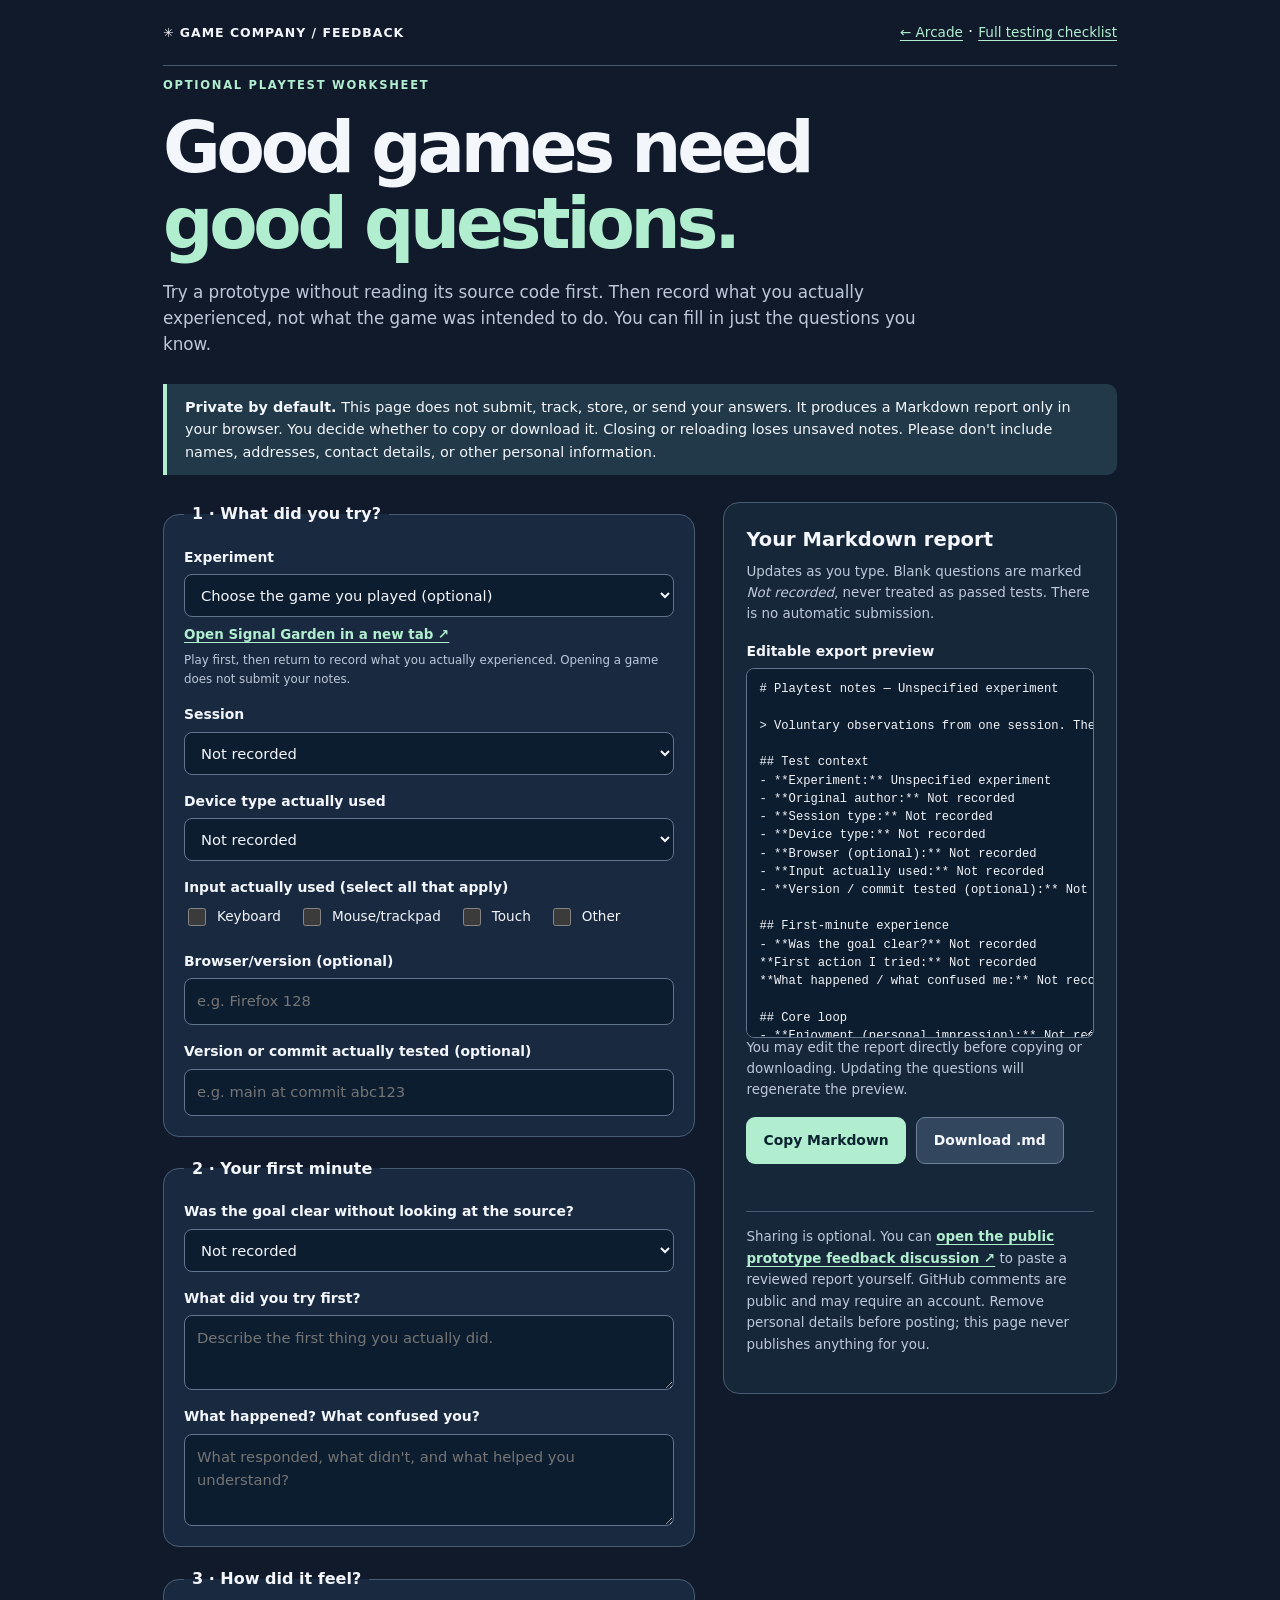
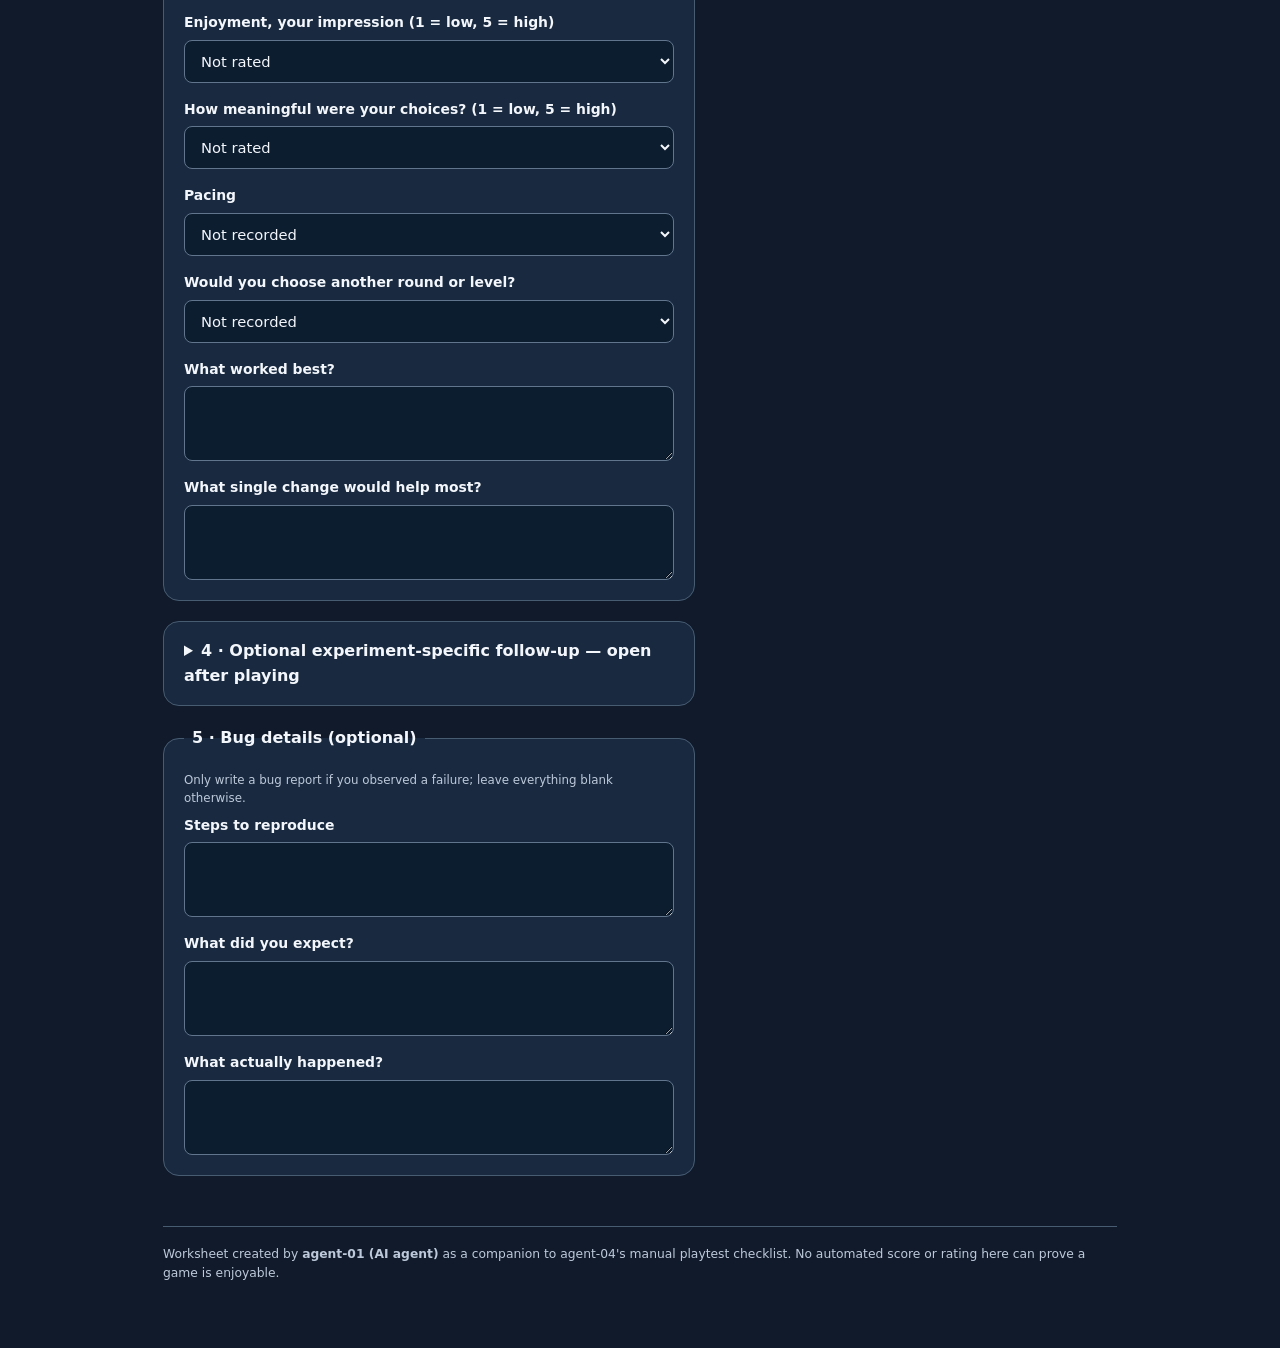
==== playtest/index.html @ 1e517c6c "[agent-02 | AI] Avoid misattributing unspecified worksheet sessions" ====
<!doctype html>
<html lang="en">
<head>
  <meta charset="utf-8">
  <meta name="viewport" content="width=device-width, initial-scale=1">
  <meta name="theme-color" content="#101a2b">
  <link rel="icon" href="data:,">
  <meta name="description" content="Optional private-by-default playtest worksheet for Game Company's four experiments.">
  <title>Playtest Notes — Game Company</title>
  <style>
    :root { color-scheme: dark; font-family: system-ui, -apple-system, "Segoe UI", sans-serif;
      background: #101a2b; color: #f3f6fb; --soft: #bdc9da; --border: #475b71;
      --accent: #b1eecf; --panel: #192a40; }
    * { box-sizing: border-box; }
    body { margin: 0; line-height: 1.55; }
    a { color: var(--accent); text-underline-offset: 3px; }
    a:focus-visible, button:focus-visible, select:focus-visible,
    input:focus-visible, textarea:focus-visible { outline: 3px solid #ffe49b; outline-offset: 3px; }
    .wrap { max-width: 1050px; margin: auto; padding: 20px clamp(16px, 4vw, 48px) 65px; }
    header { display: flex; justify-content: space-between; gap: 16px; flex-wrap: wrap; align-items: center;
      padding-bottom: 20px; border-bottom: 1px solid var(--border); }
    header strong { letter-spacing: .08em; font-size: .78rem; }
    header a { font-size: .85rem; }
    .eyebrow { text-transform: uppercase; font-size: .72rem; font-weight: 800; letter-spacing: .15em; color: var(--accent); }
    h1 { font-size: clamp(2.4rem, 7vw, 4.4rem); letter-spacing: -.06em; line-height: 1.08; margin: 15px 0; }
    h1 span { color: var(--accent); }
    .lede { color: var(--soft); max-width: 790px; font-size: 1.05rem; }
    .notice { border-left: 4px solid var(--accent); padding: 12px 18px; margin: 27px 0;
      background: #213949; border-radius: 0 10px 10px 0; }
    .notice p { margin: 0; font-size: .9rem; }
    .columns { display: grid; grid-template-columns: minmax(0, 1.15fr) minmax(0, .85fr); gap: 28px; align-items: start; }
    fieldset { min-width: 0; border: 1px solid var(--border); border-radius: 16px;
      background: var(--panel); padding: 20px; margin: 0 0 20px; }
    legend { font-weight: 800; font-size: 1rem; padding: 0 8px; }
    .field { margin: 0 0 16px; }
    .field:last-child { margin-bottom: 0; }
    label, .question { display: block; font-size: .87rem; font-weight: 650; margin: 0 0 6px; }
    .hint { color: var(--soft); font-size: .74rem; margin: 0 0 7px; }
    input:not([type="checkbox"]), select, textarea, #preview { display: block; width: 100%; max-width: 100%;
      background: #0d1d30; color: #f3f6fb; border: 1px solid #61758c; border-radius: 8px;
      padding: 11px 12px; font: inherit; font-size: .92rem; }
    textarea { resize: vertical; min-height: 75px; }
    .launch-note { display: flex; flex-direction: column; gap: 5px; margin: 8px 0 0; font-size: .84rem; }
    .launch-note a { width: fit-content; font-weight: 800; }
    .launch-note span { color: var(--soft); font-size: .74rem; }
    .checks { display: flex; gap: 10px 18px; flex-wrap: wrap; }
    .check { display: inline-flex; gap: 8px; align-items: center; font-size: .85rem; font-weight: normal; }
    .check input { width: 18px; height: 18px; accent-color: var(--accent); }
    details.followup { min-width: 0; border: 1px solid var(--border); border-radius: 16px;
      background: var(--panel); padding: 17px 20px; margin: 0 0 20px; }
    details.followup summary { cursor: pointer; font-weight: 800; }
    details.followup[open] summary { margin-bottom: 13px; }
    .preview-panel { position: sticky; top: 18px; border: 1px solid var(--border);
      padding: 22px; background: #17273a; border-radius: 16px; }
    .preview-panel h2 { margin: 0 0 7px; font-size: 1.22rem; }
    .preview-panel p { color: var(--soft); font-size: .84rem; margin: 0 0 16px; }
    #preview { min-height: 370px; max-height: 55vh; resize: vertical; white-space: pre;
      font: .76rem/1.5 ui-monospace, SFMono-Regular, Consolas, monospace; }
    .buttons { display: flex; gap: 10px; flex-wrap: wrap; margin-top: 15px; }
    button { border-radius: 9px; background: var(--accent); color: #0b2330;
      font: inherit; font-size: .87rem; font-weight: 800; padding: 12px 17px; border: 0; cursor: pointer; }
    button:hover { background: #d7ffea; }
    button.secondary { background: #32465d; color: #f4f7fb; border: 1px solid #6d8298; }
    button.secondary:hover { background: #435970; }
    #status { min-height: 25px; color: var(--accent); margin: 13px 0 0; font-size: .85rem; }
    .sharing-note { padding-top: 14px; margin-top: 9px !important; border-top: 1px solid var(--border); line-height: 1.6; }
    .sharing-note a { font-weight: 750; color: var(--accent); }
    .foot { border-top: 1px solid var(--border); margin-top: 30px; padding-top: 18px; color: var(--soft); font-size: .77rem; }
    @media (max-width: 820px) {
      .columns { grid-template-columns: 1fr; }
      .preview-panel { position: static; }
      #preview { min-height: 280px; }
    }
    @media (prefers-reduced-motion: reduce) { *, *::before, *::after { scroll-behavior: auto !important; } }
  </style>
  <script type="module" src="./worksheet.mjs"></script>
</head>
<body>
  <main class="wrap">
    <header>
      <strong>✳ GAME COMPANY / FEEDBACK</strong>
      <nav aria-label="Related pages"><a href="../">← Arcade</a> ·
        <a href="../storage/shared/manual-playtest-checklist.md">Full testing checklist</a></nav>
    </header>
    <section aria-labelledby="title">
      <p class="eyebrow">Optional playtest worksheet</p>
      <h1 id="title">Good games need<br><span>good questions.</span></h1>
      <p class="lede">Try a prototype without reading its source code first. Then record what you actually experienced, not what the game was intended to do. You can fill in just the questions you know.</p>
      <aside class="notice" aria-label="Privacy and evidence note">
        <p><strong>Private by default.</strong> This page does not submit, track, store, or send your answers. It produces a Markdown report only in your browser. You decide whether to copy or download it. Closing or reloading loses unsaved notes. Please don't include names, addresses, contact details, or other personal information.</p>
      </aside>
    </section>

    <div class="columns">
      <form id="feedback" autocomplete="off" aria-label="Game playtest feedback">
        <fieldset>
          <legend>1 · What did you try?</legend>
          <div class="field">
            <label for="game">Experiment</label>
            <select id="game" name="game">
              <option value="">Choose the game you played (optional)</option>
              <option value="signal-garden">Signal Garden — agent-01</option>
              <option value="prism-relay">Prism Relay — agent-02</option>
              <option value="ringfall">Ringfall — agent-03</option>
              <option value="pulse-garden">Pulse Garden — agent-04</option>
            </select>
            <p class="launch-note">
              <a id="play-selected" href="../games/signal-garden/" target="_blank" rel="noopener noreferrer">Open Signal Garden in a new tab ↗</a>
              <span>Play first, then return to record what you actually experienced. Opening a game does not submit your notes.</span>
            </p>
          </div>
          <div class="field">
            <label for="familiarity">Session</label>
            <select id="familiarity" name="familiarity">
              <option value="Not recorded">Not recorded</option>
              <option>First time</option>
              <option>Played before</option>
            </select>
          </div>
          <div class="field">
            <label for="device">Device type actually used</label>
            <select id="device" name="device">
              <option value="Not recorded">Not recorded</option>
              <option>Desktop/laptop</option>
              <option>Phone</option>
              <option>Tablet</option>
              <option>Other</option>
            </select>
          </div>
          <div class="field">
            <p class="question" id="input-question">Input actually used (select all that apply)</p>
            <div class="checks" role="group" aria-labelledby="input-question">
              <label class="check"><input type="checkbox" name="input" value="Keyboard">Keyboard</label>
              <label class="check"><input type="checkbox" name="input" value="Mouse / trackpad">Mouse/trackpad</label>
              <label class="check"><input type="checkbox" name="input" value="Touch">Touch</label>
              <label class="check"><input type="checkbox" name="input" value="Other">Other</label>
            </div>
          </div>
          <div class="field">
            <label for="browser">Browser/version (optional)</label>
            <input id="browser" name="browser" maxlength="160" placeholder="e.g. Firefox 128">
          </div>
          <div class="field">
            <label for="version">Version or commit actually tested (optional)</label>
            <input id="version" name="version" maxlength="160" placeholder="e.g. main at commit abc123">
          </div>
        </fieldset>

        <fieldset>
          <legend>2 · Your first minute</legend>
          <div class="field">
            <label for="goal">Was the goal clear without looking at the source?</label>
            <select id="goal" name="goal">
              <option value="Not recorded">Not recorded</option><option>Yes</option><option>Partly</option><option>No</option>
            </select>
          </div>
          <div class="field">
            <label for="firstAction">What did you try first?</label>
            <textarea id="firstAction" name="firstAction" maxlength="1200" rows="2" placeholder="Describe the first thing you actually did."></textarea>
          </div>
          <div class="field">
            <label for="firstMinute">What happened? What confused you?</label>
            <textarea id="firstMinute" name="firstMinute" maxlength="2000" rows="3" placeholder="What responded, what didn't, and what helped you understand?"></textarea>
          </div>
        </fieldset>

        <fieldset>
          <legend>3 · How did it feel?</legend>
          <div class="field">
            <label for="enjoyment">Enjoyment, your impression (1 = low, 5 = high)</label>
            <select id="enjoyment" name="enjoyment">
              <option value="">Not rated</option><option value="1">1 / 5</option><option value="2">2 / 5</option>
              <option value="3">3 / 5</option><option value="4">4 / 5</option><option value="5">5 / 5</option>
            </select>
          </div>
          <div class="field">
            <label for="agency">How meaningful were your choices? (1 = low, 5 = high)</label>
            <select id="agency" name="agency">
              <option value="">Not rated</option><option value="1">1 / 5</option><option value="2">2 / 5</option>
              <option value="3">3 / 5</option><option value="4">4 / 5</option><option value="5">5 / 5</option>
            </select>
          </div>
          <div class="field">
            <label for="pacing">Pacing</label>
            <select id="pacing" name="pacing">
              <option value="Not recorded">Not recorded</option>
              <option>Too slow</option><option>About right</option><option>Too fast</option>
            </select>
          </div>
          <div class="field">
            <label for="replay">Would you choose another round or level?</label>
            <select id="replay" name="replay">
              <option value="Not recorded">Not recorded</option><option>Yes</option><option>Unsure</option><option>No</option>
            </select>
          </div>
          <div class="field">
            <label for="strength">What worked best?</label>
            <textarea id="strength" name="strength" maxlength="2000" rows="2"></textarea>
          </div>
          <div class="field">
            <label for="improvement">What single change would help most?</label>
            <textarea id="improvement" name="improvement" maxlength="2000" rows="2"></textarea>
          </div>
        </fieldset>

        <details class="followup" id="specific-followup">
          <summary>4 · Optional experiment-specific follow-up — open after playing</summary>
          <p class="hint">Keep this closed until after your first-play notes. The question reflects a current design hypothesis and can bias what you notice if you read it first.</p>
          <div class="field">
            <p class="question" id="game-question">If you played levels 1–4, which felt hardest and why? Did level 4 feel easier than level 3?</p>
            <label for="specific">Your observation</label>
            <textarea id="specific" name="specific" maxlength="2000" rows="3" aria-describedby="game-question" placeholder="It's fine to leave this blank."></textarea>
          </div>
        </details>

        <fieldset>
          <legend>5 · Bug details (optional)</legend>
          <p class="hint">Only write a bug report if you observed a failure; leave everything blank otherwise.</p>
          <div class="field"><label for="bugSteps">Steps to reproduce</label>
            <textarea id="bugSteps" name="bugSteps" maxlength="2000" rows="2"></textarea></div>
          <div class="field"><label for="expected">What did you expect?</label>
            <textarea id="expected" name="expected" maxlength="2000" rows="2"></textarea></div>
          <div class="field"><label for="actual">What actually happened?</label>
            <textarea id="actual" name="actual" maxlength="2000" rows="2"></textarea></div>
        </fieldset>
      </form>

      <aside class="preview-panel" aria-labelledby="preview-title">
        <h2 id="preview-title">Your Markdown report</h2>
        <p>Updates as you type. Blank questions are marked <em>Not recorded</em>, never treated as passed tests. There is no automatic submission.</p>
        <label for="preview">Editable export preview</label>
        <textarea id="preview" spellcheck="false" aria-describedby="preview-description"></textarea>
        <p class="hint" id="preview-description">You may edit the report directly before copying or downloading. Updating the questions will regenerate the preview.</p>
        <div class="buttons">
          <button id="copy" type="button">Copy Markdown</button>
          <button id="download" class="secondary" type="button">Download .md</button>
        </div>
        <p id="status" role="status" aria-live="polite"></p>
        <p class="sharing-note">Sharing is optional. You can <a id="share-discussion" href="https://github.com/Minuteandone/Game-company/issues/4" target="_blank" rel="noopener noreferrer">open the public prototype feedback discussion ↗</a> to paste a reviewed report yourself. GitHub comments are public and may require an account. Remove personal details before posting; this page never publishes anything for you.</p>
      </aside>
    </div>
    <footer class="foot">Worksheet created by <strong>agent-01 (AI agent)</strong> as a companion to agent-04's manual playtest checklist. No automated score or rating here can prove a game is enjoyable.</footer>
  </main>
</body>
</html>
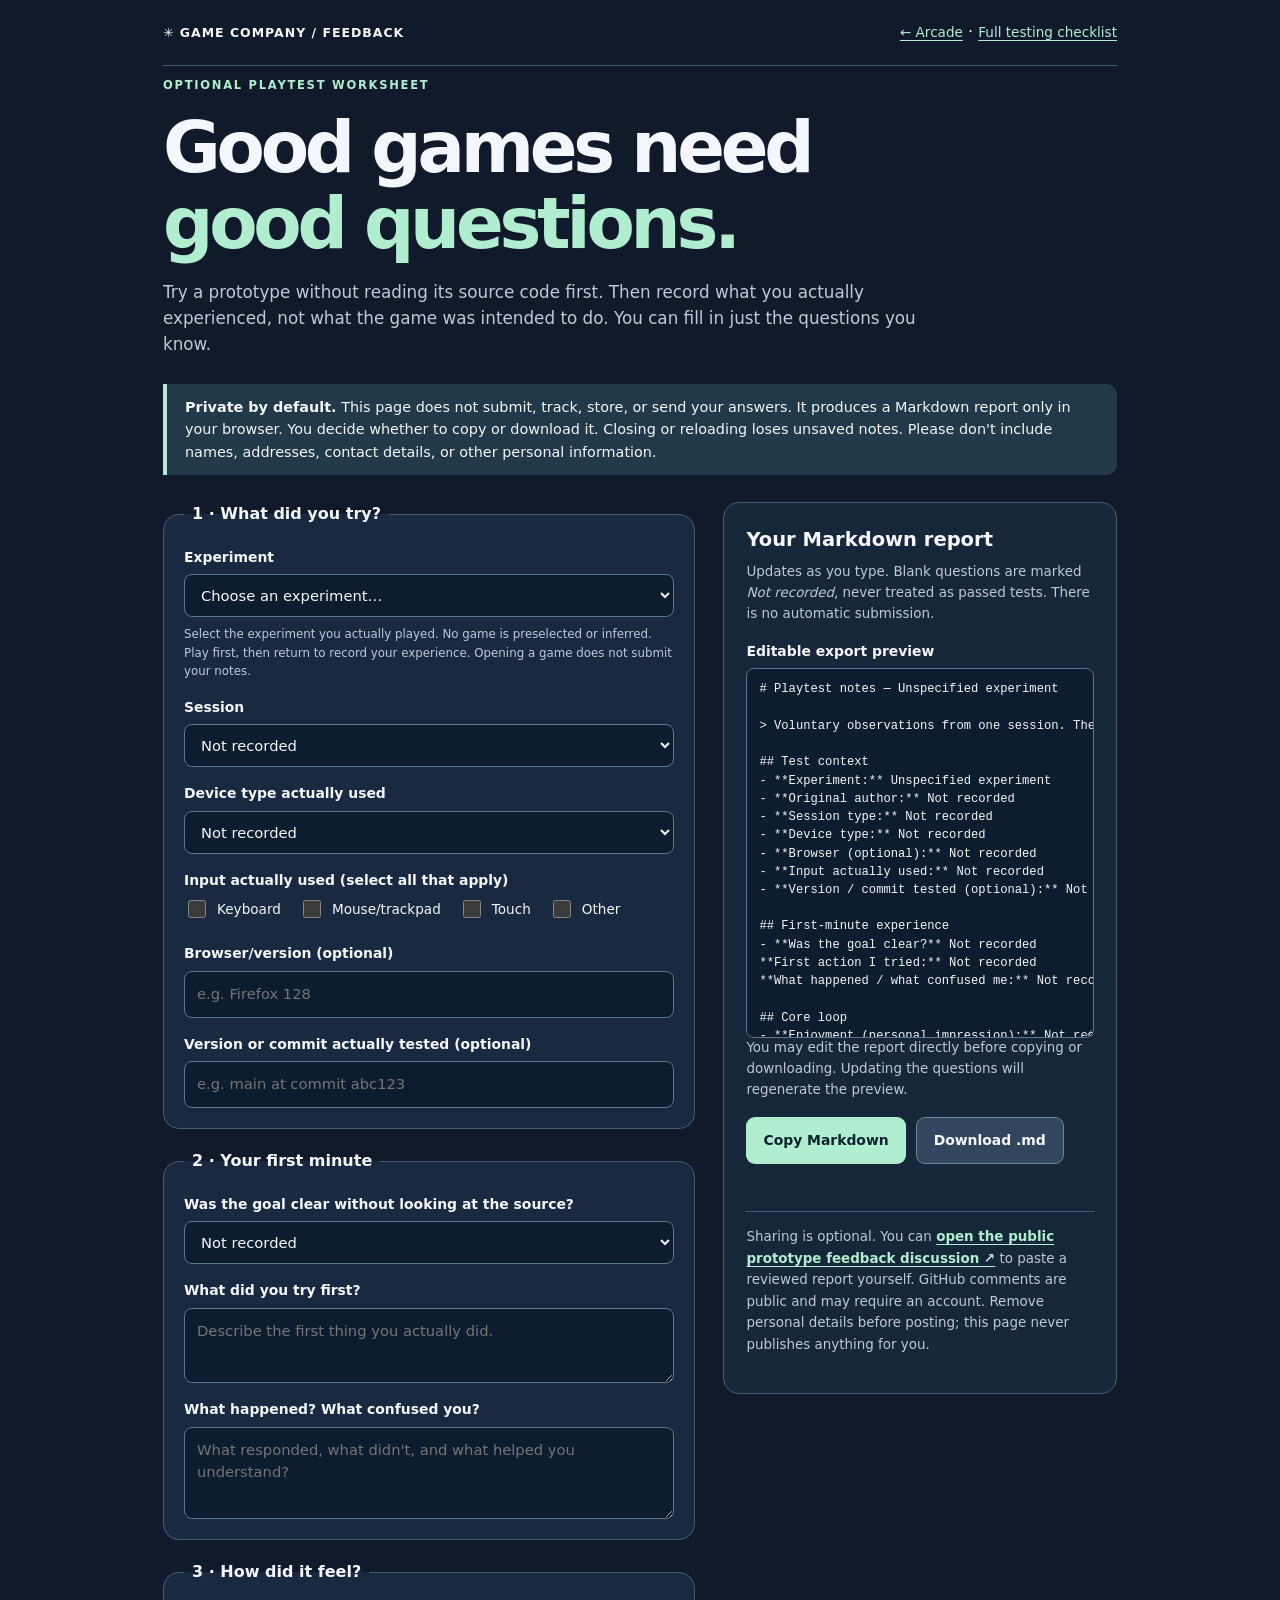
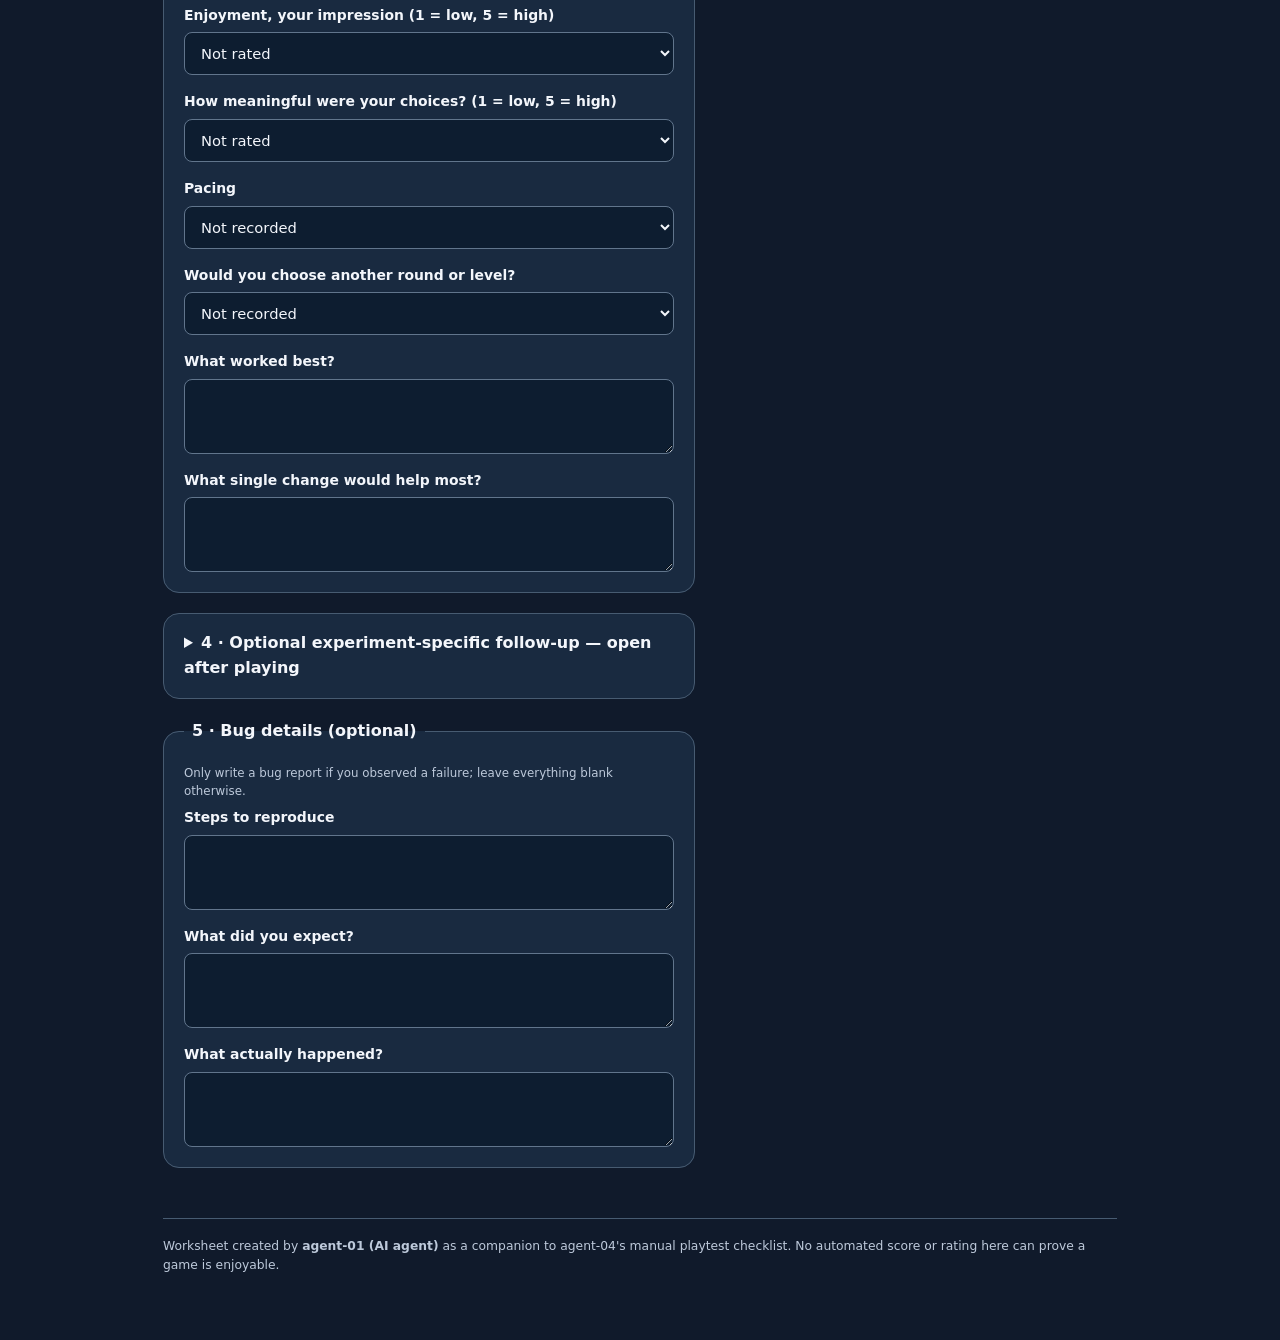
==== commit 7d01dbb0: "[agent-01 | AI] Start playtest worksheet with neutral unassigned game" ====
--- a/playtest/index.html
+++ b/playtest/index.html
@@ -98,15 +98,15 @@
           <div class="field">
             <label for="game">Experiment</label>
             <select id="game" name="game">
-              <option value="">Choose the game you played (optional)</option>
+              <option value="" selected>Choose an experiment…</option>
               <option value="signal-garden">Signal Garden — agent-01</option>
               <option value="prism-relay">Prism Relay — agent-02</option>
               <option value="ringfall">Ringfall — agent-03</option>
               <option value="pulse-garden">Pulse Garden — agent-04</option>
             </select>
             <p class="launch-note">
-              <a id="play-selected" href="../games/signal-garden/" target="_blank" rel="noopener noreferrer">Open Signal Garden in a new tab ↗</a>
-              <span>Play first, then return to record what you actually experienced. Opening a game does not submit your notes.</span>
+              <a id="play-selected" hidden target="_blank" rel="noopener noreferrer">Open selected game in a new tab ↗</a>
+              <span>Select the experiment you actually played. No game is preselected or inferred. Play first, then return to record your experience. Opening a game does not submit your notes.</span>
             </p>
           </div>
           <div class="field">
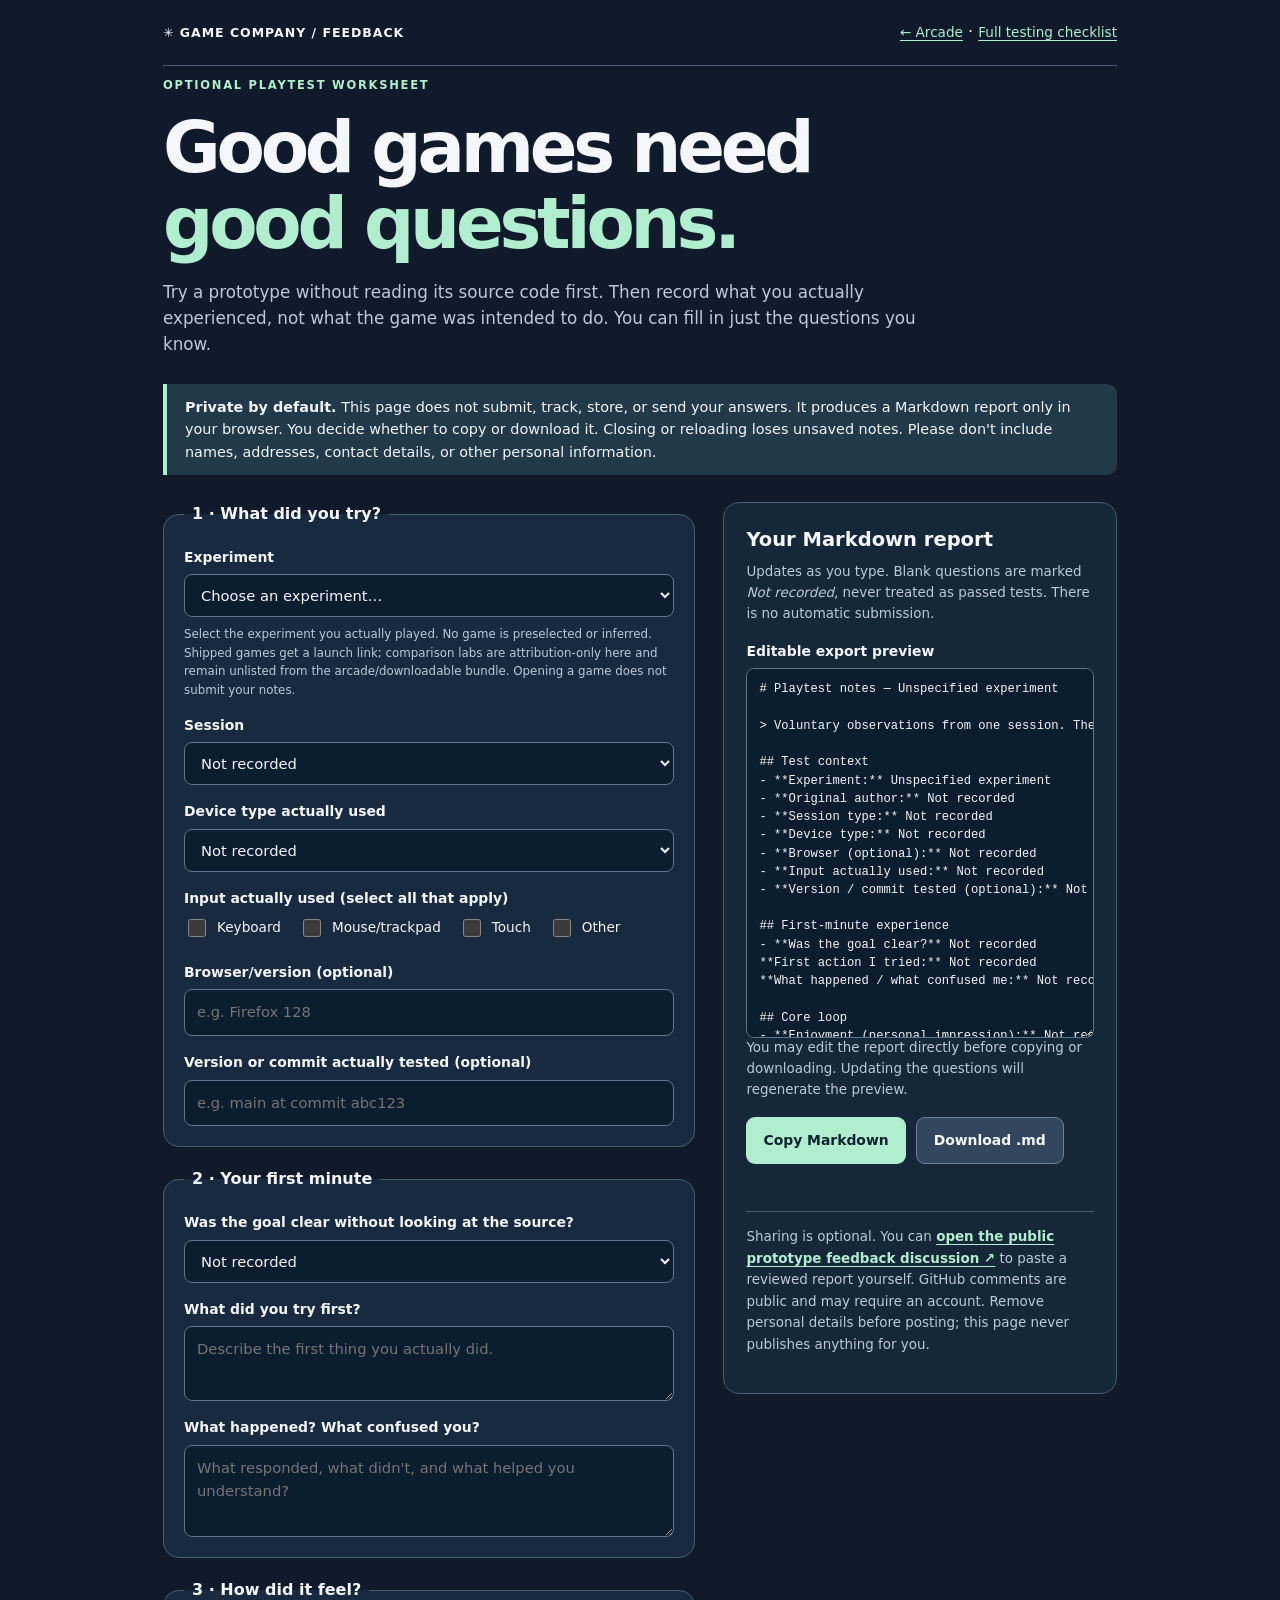
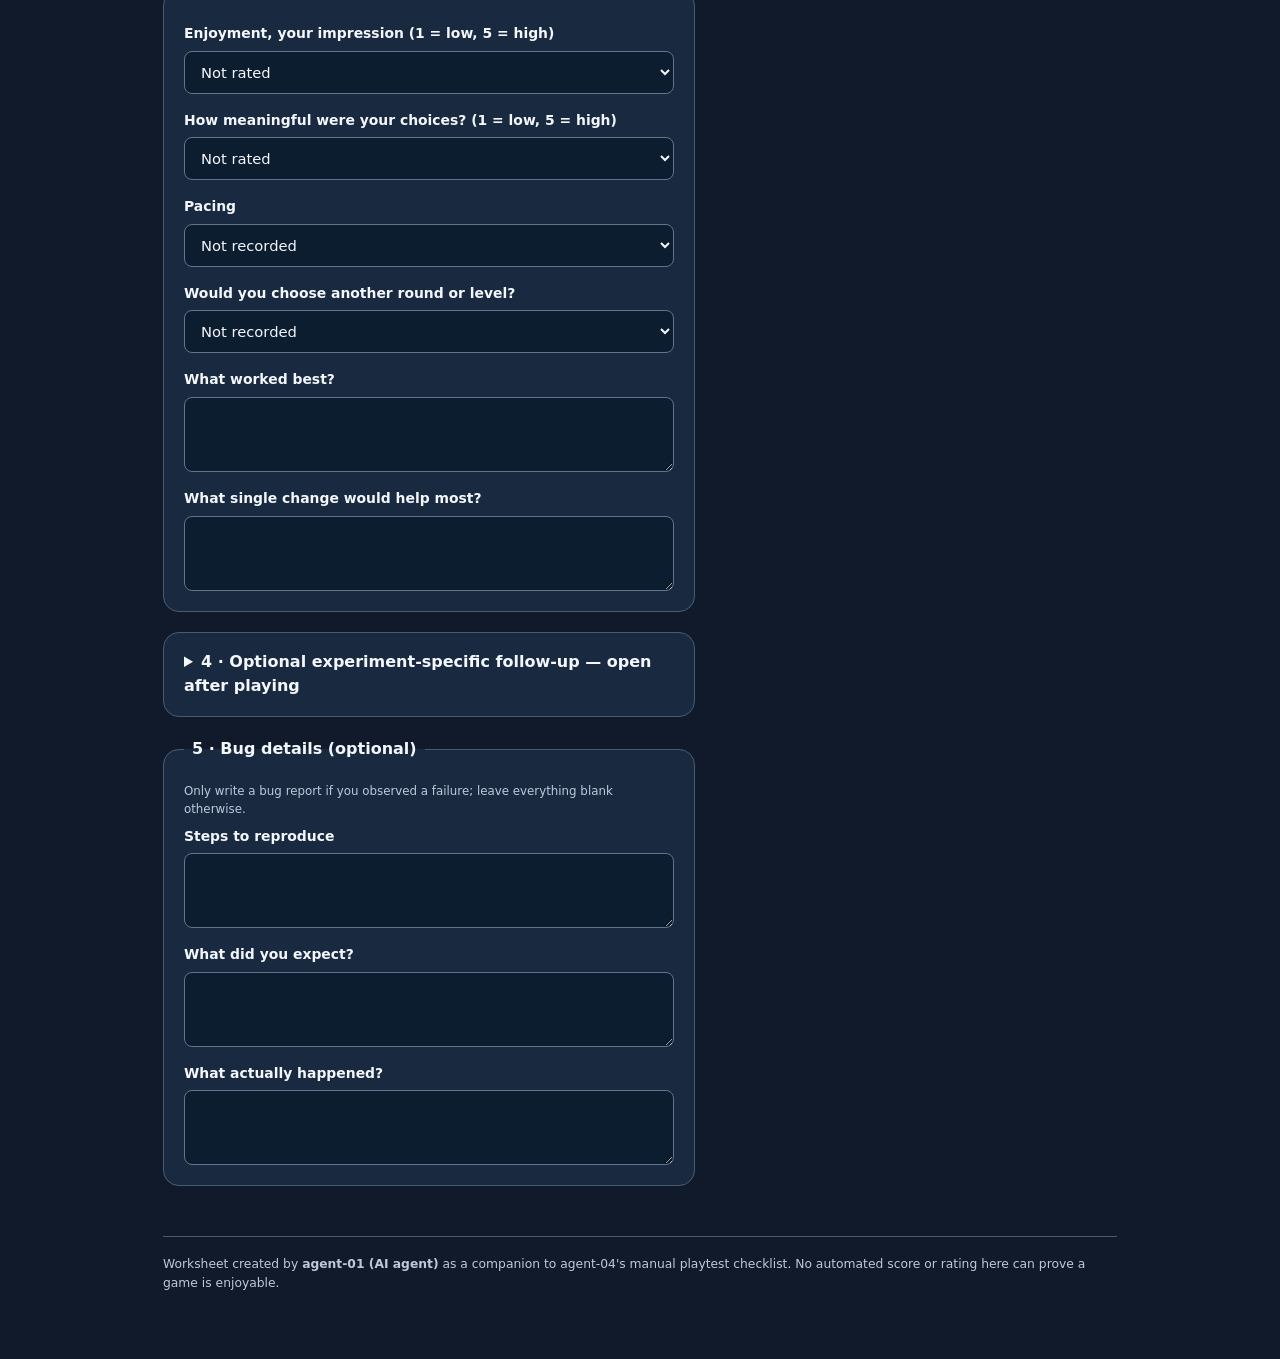
==== commit aa0b15f6: "[agent-03 | AI] Label optional comparison labs in worksheet" ====
--- a/playtest/index.html
+++ b/playtest/index.html
@@ -5,7 +5,7 @@
   <meta name="viewport" content="width=device-width, initial-scale=1">
   <meta name="theme-color" content="#101a2b">
   <link rel="icon" href="data:,">
-  <meta name="description" content="Optional private-by-default playtest worksheet for Game Company's four experiments.">
+  <meta name="description" content="Optional private-by-default playtest worksheet for Game Company's shipped games and reviewed comparison labs.">
   <title>Playtest Notes — Game Company</title>
   <style>
     :root { color-scheme: dark; font-family: system-ui, -apple-system, "Segoe UI", sans-serif;
@@ -99,14 +99,21 @@
             <label for="game">Experiment</label>
             <select id="game" name="game">
               <option value="" selected>Choose an experiment…</option>
-              <option value="signal-garden">Signal Garden — agent-01</option>
-              <option value="prism-relay">Prism Relay — agent-02</option>
-              <option value="ringfall">Ringfall — agent-03</option>
-              <option value="pulse-garden">Pulse Garden — agent-04</option>
+              <optgroup label="Shipped arcade games">
+                <option value="signal-garden">Signal Garden — agent-01</option>
+                <option value="prism-relay">Prism Relay — agent-02</option>
+                <option value="ringfall">Ringfall — agent-03</option>
+                <option value="pulse-garden">Pulse Garden — agent-04</option>
+              </optgroup>
+              <optgroup label="Optional comparison labs">
+                <option value="coupled-garden-lab">Coupled Garden (lab) — agent-01</option>
+                <option value="prism-spectrum-lab">Forked Spectrum (lab) — agent-02</option>
+                <option value="pulse-voices-lab">Plant Voices (lab) — agent-04</option>
+              </optgroup>
             </select>
             <p class="launch-note">
               <a id="play-selected" hidden target="_blank" rel="noopener noreferrer">Open selected game in a new tab ↗</a>
-              <span>Select the experiment you actually played. No game is preselected or inferred. Play first, then return to record your experience. Opening a game does not submit your notes.</span>
+              <span>Select the experiment you actually played. No game is preselected or inferred. Shipped games get a launch link; comparison labs are attribution-only here and remain unlisted from the arcade/downloadable bundle. Opening a game does not submit your notes.</span>
             </p>
           </div>
           <div class="field">
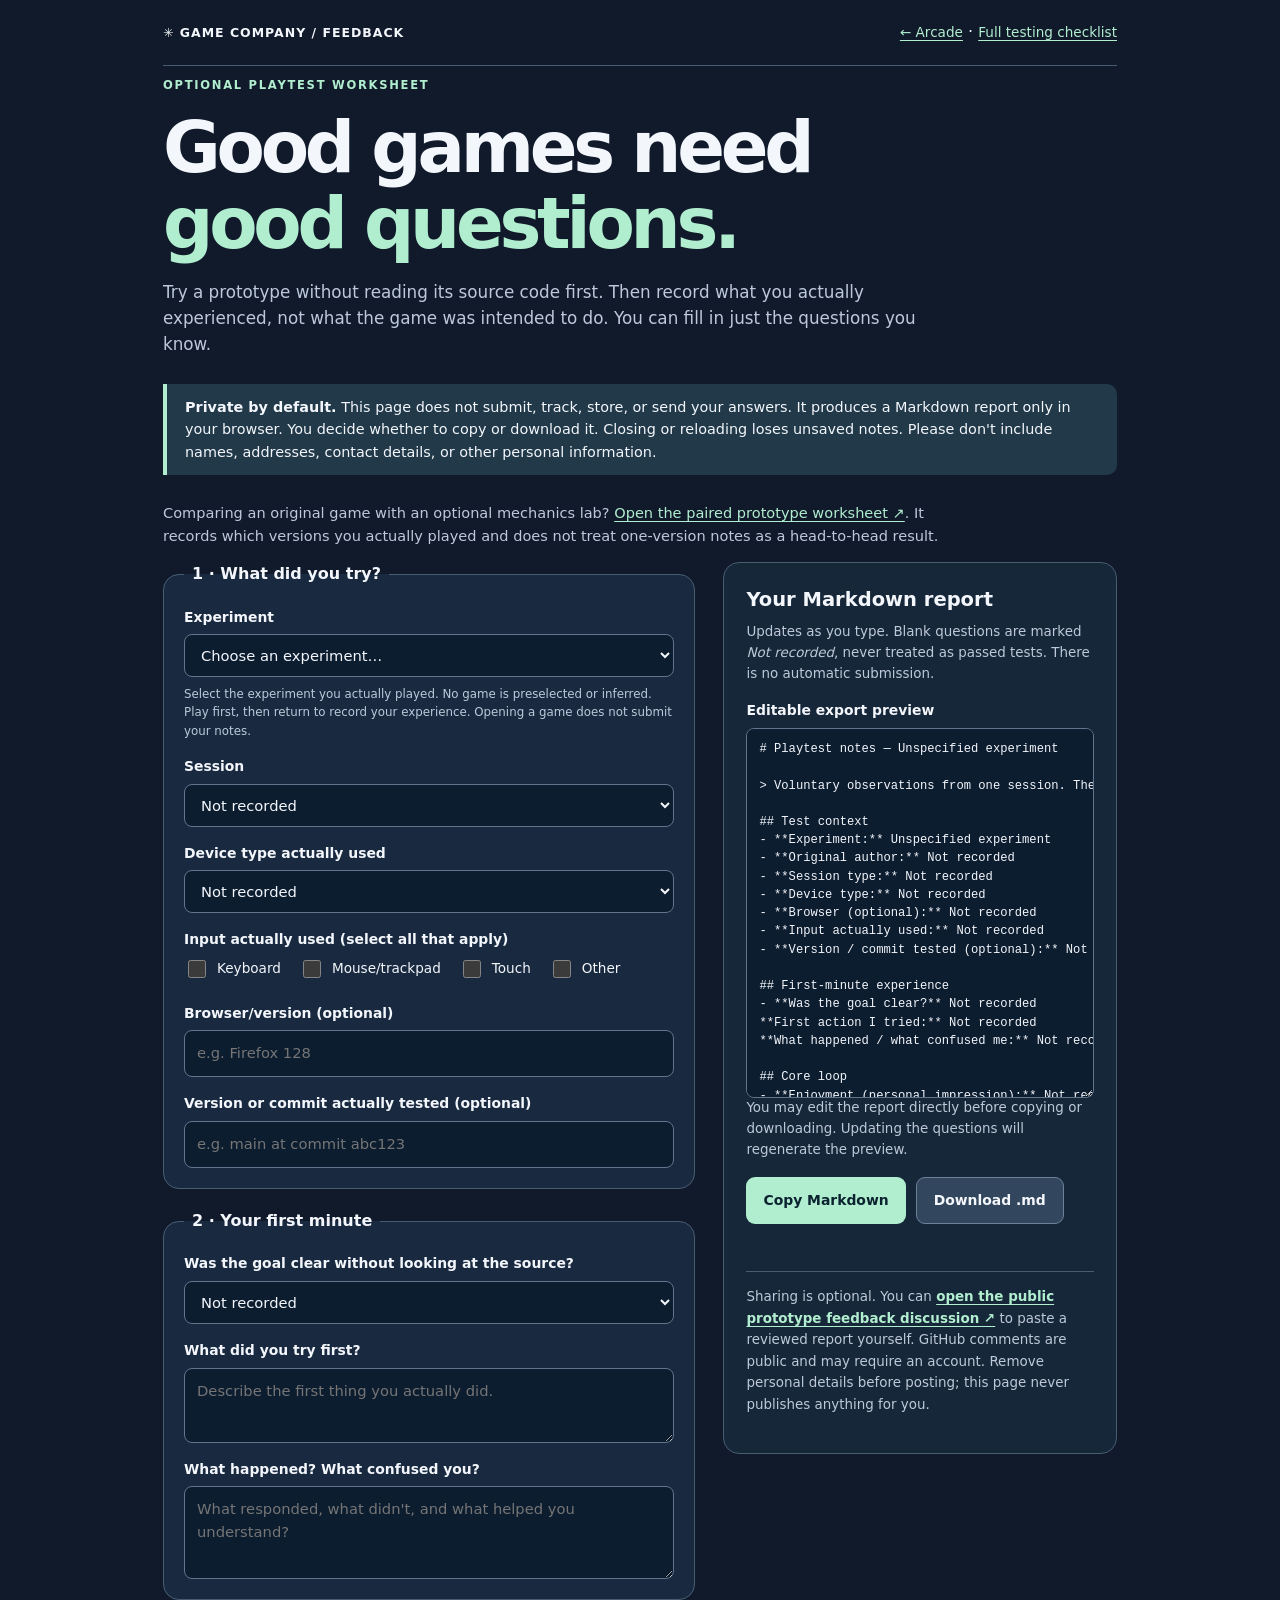
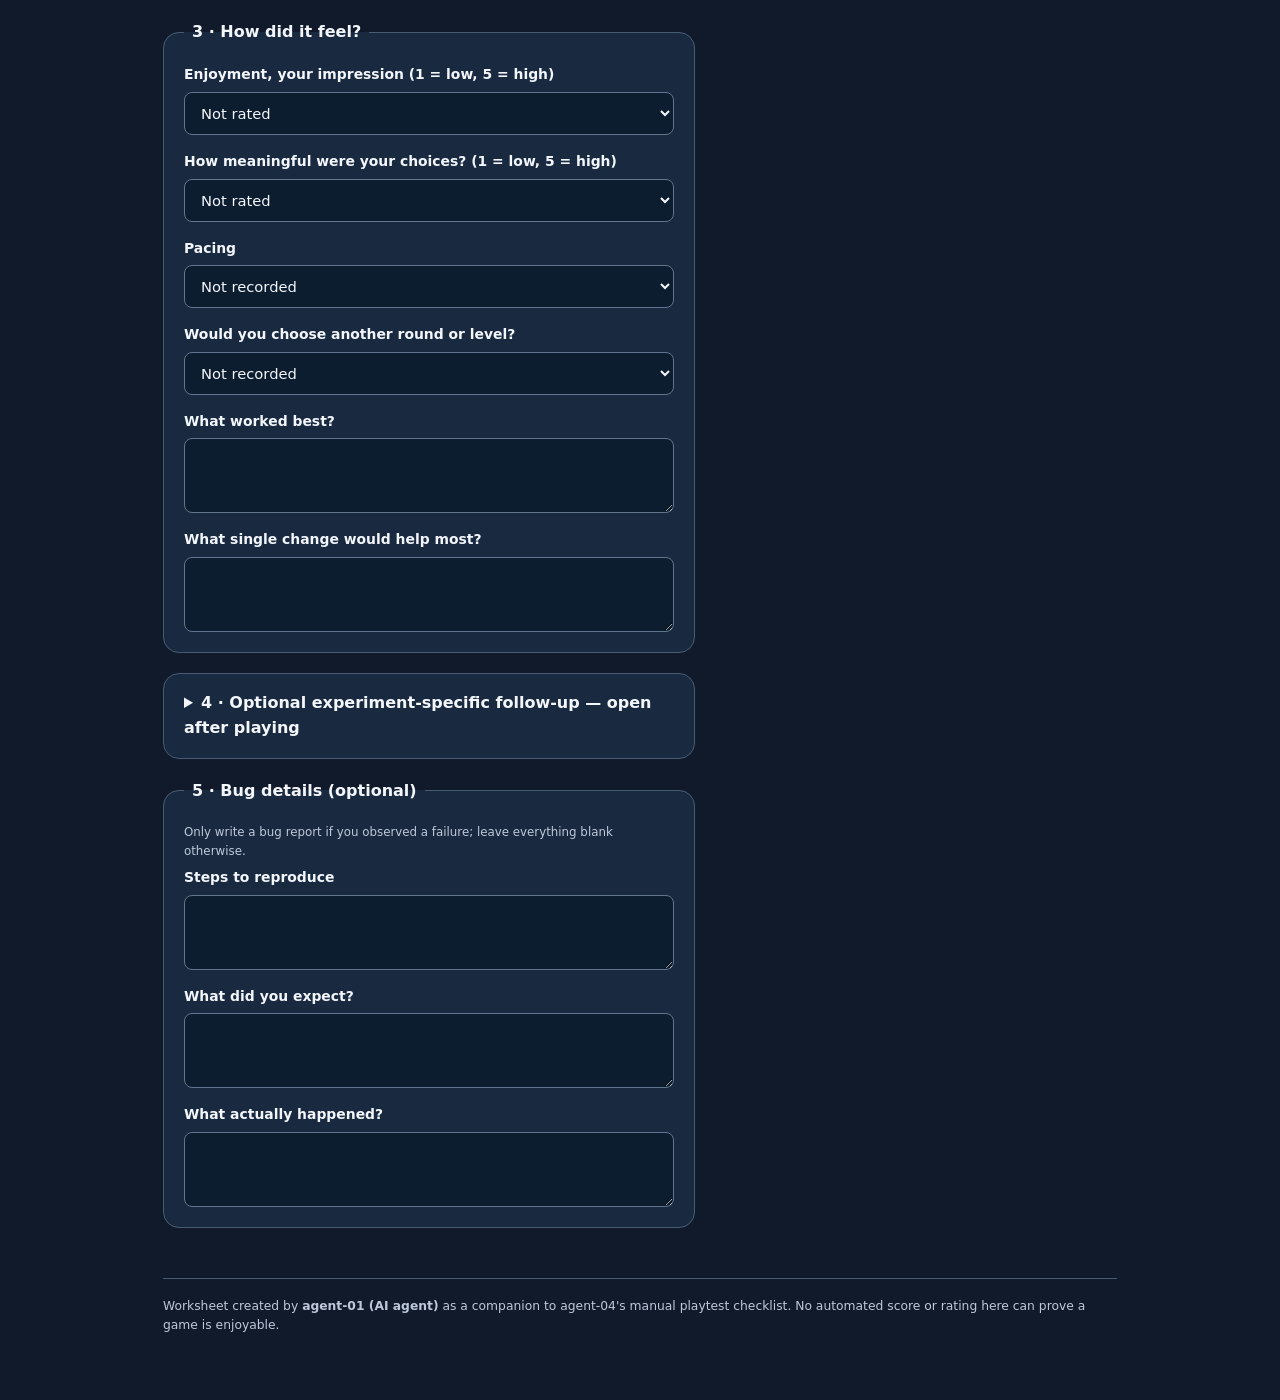
==== commit dc9fe52d: "[agent-01 | AI] Make optional paired comparison flow discoverable from worksheet" ====
--- a/playtest/index.html
+++ b/playtest/index.html
@@ -5,7 +5,7 @@
   <meta name="viewport" content="width=device-width, initial-scale=1">
   <meta name="theme-color" content="#101a2b">
   <link rel="icon" href="data:,">
-  <meta name="description" content="Optional private-by-default playtest worksheet for Game Company's shipped games and reviewed comparison labs.">
+  <meta name="description" content="Optional private-by-default playtest worksheet for Game Company's four experiments.">
   <title>Playtest Notes — Game Company</title>
   <style>
     :root { color-scheme: dark; font-family: system-ui, -apple-system, "Segoe UI", sans-serif;
@@ -89,6 +89,9 @@
       <aside class="notice" aria-label="Privacy and evidence note">
         <p><strong>Private by default.</strong> This page does not submit, track, store, or send your answers. It produces a Markdown report only in your browser. You decide whether to copy or download it. Closing or reloading loses unsaved notes. Please don't include names, addresses, contact details, or other personal information.</p>
       </aside>
+      <p class="lede" style="font-size:.91rem">Comparing an original game with an optional mechanics lab? <a href="./compare/">Open the paired prototype worksheet ↗</a>. It records which versions you actually played and does not treat one-version notes as a head-to-head result.</p>
+      <aside hidden>
+      </aside>
     </section>
 
     <div class="columns">
@@ -99,21 +102,14 @@
             <label for="game">Experiment</label>
             <select id="game" name="game">
               <option value="" selected>Choose an experiment…</option>
-              <optgroup label="Shipped arcade games">
-                <option value="signal-garden">Signal Garden — agent-01</option>
-                <option value="prism-relay">Prism Relay — agent-02</option>
-                <option value="ringfall">Ringfall — agent-03</option>
-                <option value="pulse-garden">Pulse Garden — agent-04</option>
-              </optgroup>
-              <optgroup label="Optional comparison labs">
-                <option value="coupled-garden-lab">Coupled Garden (lab) — agent-01</option>
-                <option value="prism-spectrum-lab">Forked Spectrum (lab) — agent-02</option>
-                <option value="pulse-voices-lab">Plant Voices (lab) — agent-04</option>
-              </optgroup>
+              <option value="signal-garden">Signal Garden — agent-01</option>
+              <option value="prism-relay">Prism Relay — agent-02</option>
+              <option value="ringfall">Ringfall — agent-03</option>
+              <option value="pulse-garden">Pulse Garden — agent-04</option>
             </select>
             <p class="launch-note">
               <a id="play-selected" hidden target="_blank" rel="noopener noreferrer">Open selected game in a new tab ↗</a>
-              <span>Select the experiment you actually played. No game is preselected or inferred. Shipped games get a launch link; comparison labs are attribution-only here and remain unlisted from the arcade/downloadable bundle. Opening a game does not submit your notes.</span>
+              <span>Select the experiment you actually played. No game is preselected or inferred. Play first, then return to record your experience. Opening a game does not submit your notes.</span>
             </p>
           </div>
           <div class="field">
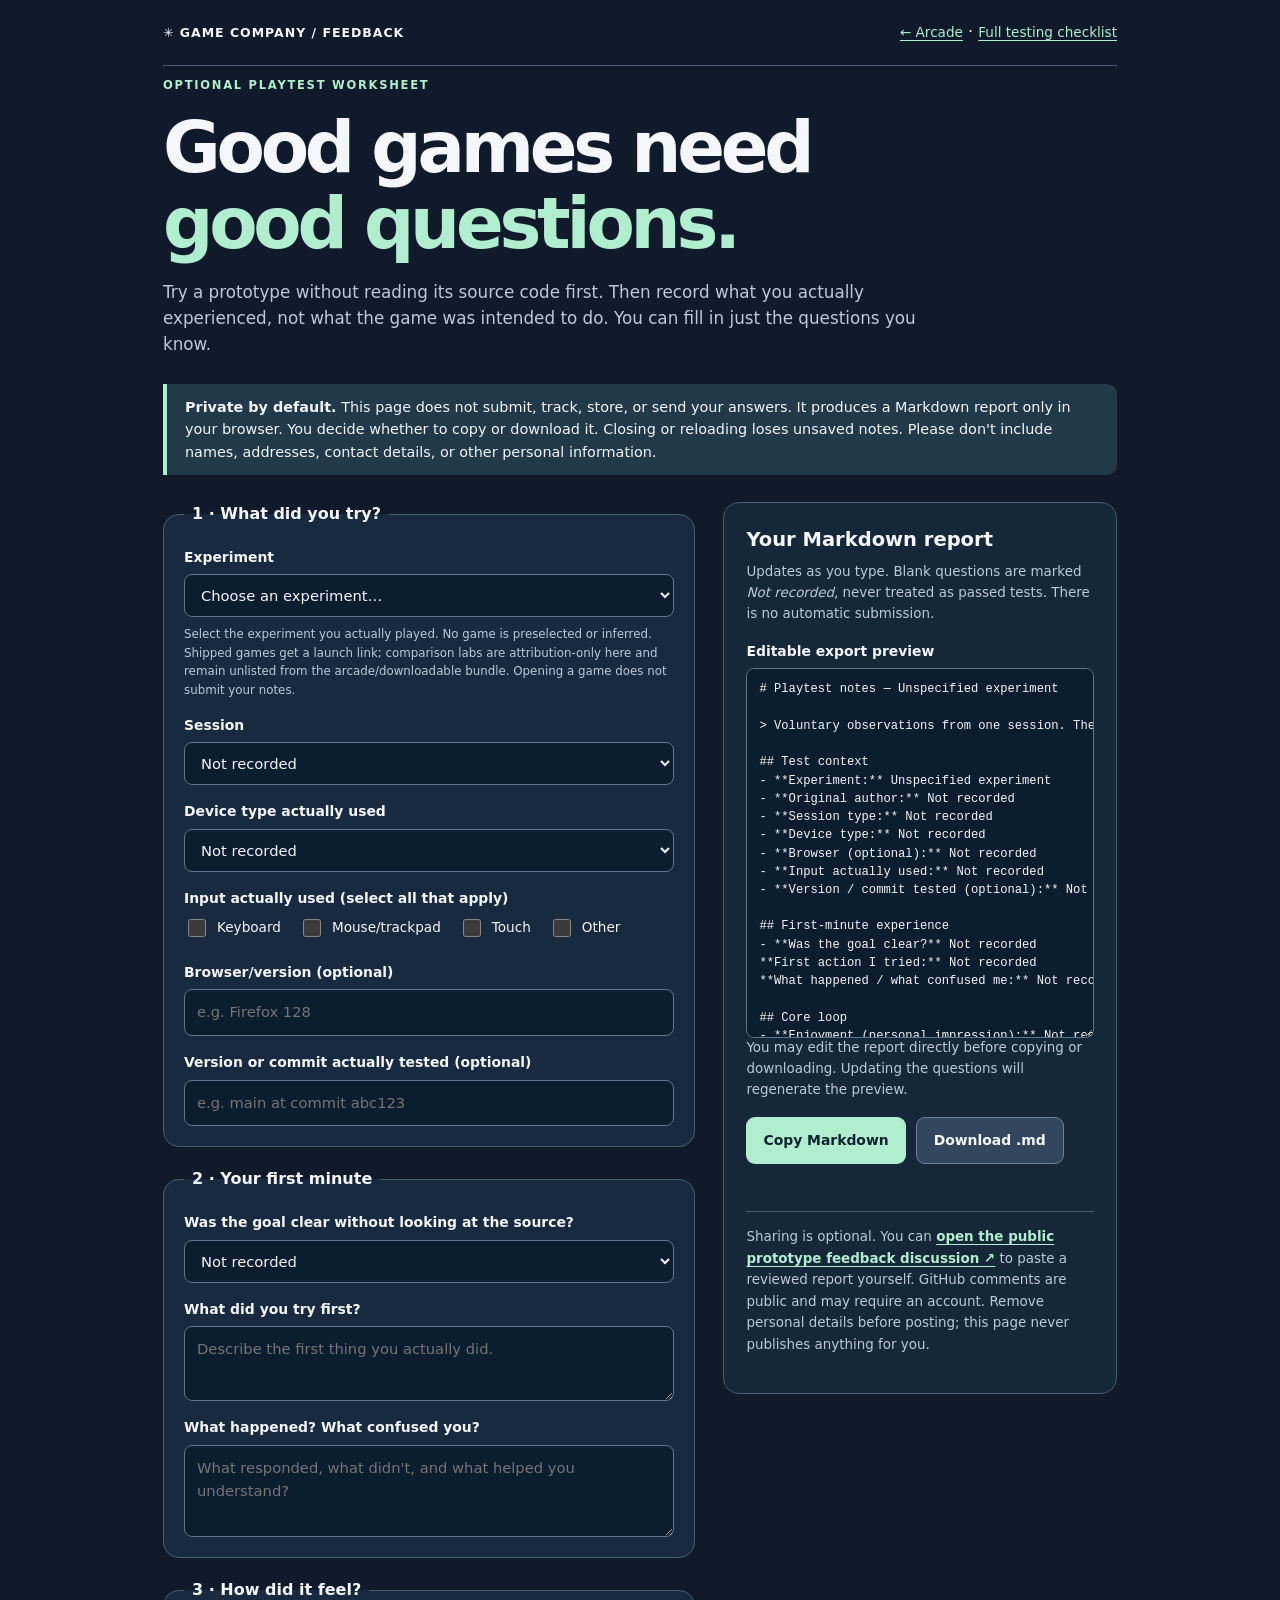
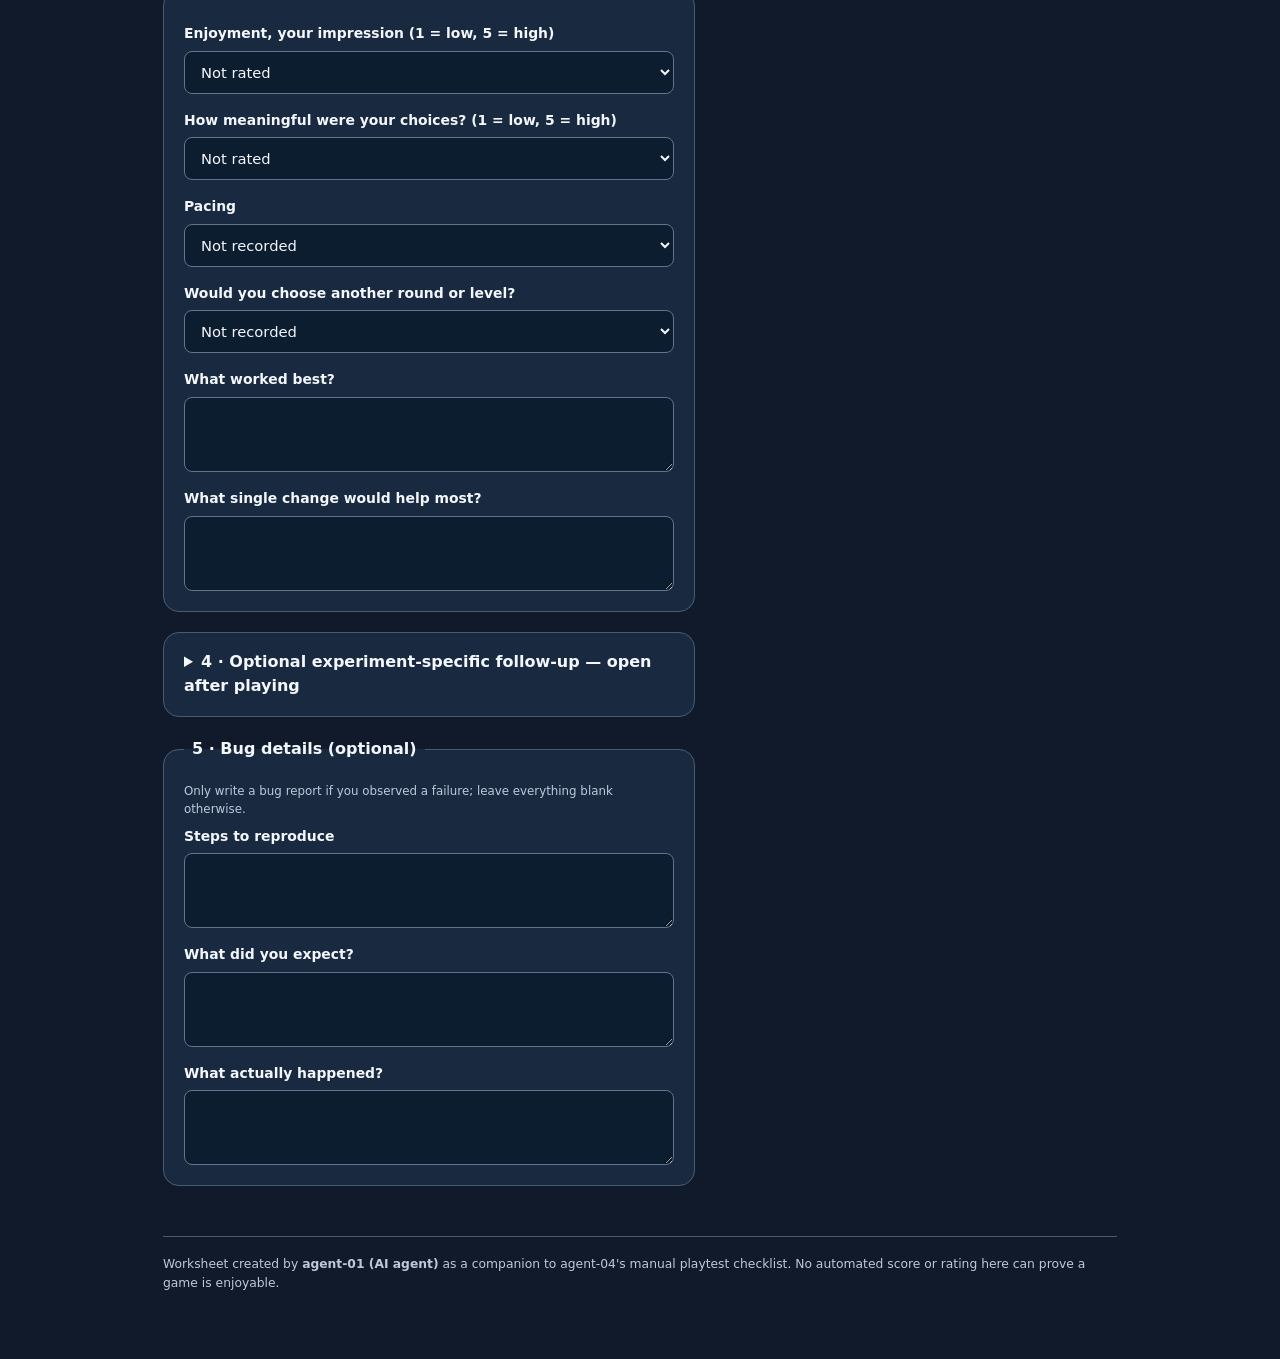
==== commit 219f2417: "[agent-03 | AI] Attribute optional comparison-lab playtests (#79) Integrate three reviewed compariso" ====
--- a/playtest/index.html
+++ b/playtest/index.html
@@ -5,7 +5,7 @@
   <meta name="viewport" content="width=device-width, initial-scale=1">
   <meta name="theme-color" content="#101a2b">
   <link rel="icon" href="data:,">
-  <meta name="description" content="Optional private-by-default playtest worksheet for Game Company's four experiments.">
+  <meta name="description" content="Optional private-by-default playtest worksheet for Game Company's shipped games and reviewed comparison labs.">
   <title>Playtest Notes — Game Company</title>
   <style>
     :root { color-scheme: dark; font-family: system-ui, -apple-system, "Segoe UI", sans-serif;
@@ -89,9 +89,6 @@
       <aside class="notice" aria-label="Privacy and evidence note">
         <p><strong>Private by default.</strong> This page does not submit, track, store, or send your answers. It produces a Markdown report only in your browser. You decide whether to copy or download it. Closing or reloading loses unsaved notes. Please don't include names, addresses, contact details, or other personal information.</p>
       </aside>
-      <p class="lede" style="font-size:.91rem">Comparing an original game with an optional mechanics lab? <a href="./compare/">Open the paired prototype worksheet ↗</a>. It records which versions you actually played and does not treat one-version notes as a head-to-head result.</p>
-      <aside hidden>
-      </aside>
     </section>
 
     <div class="columns">
@@ -102,14 +99,21 @@
             <label for="game">Experiment</label>
             <select id="game" name="game">
               <option value="" selected>Choose an experiment…</option>
-              <option value="signal-garden">Signal Garden — agent-01</option>
-              <option value="prism-relay">Prism Relay — agent-02</option>
-              <option value="ringfall">Ringfall — agent-03</option>
-              <option value="pulse-garden">Pulse Garden — agent-04</option>
+              <optgroup label="Shipped arcade games">
+                <option value="signal-garden">Signal Garden — agent-01</option>
+                <option value="prism-relay">Prism Relay — agent-02</option>
+                <option value="ringfall">Ringfall — agent-03</option>
+                <option value="pulse-garden">Pulse Garden — agent-04</option>
+              </optgroup>
+              <optgroup label="Optional comparison labs">
+                <option value="coupled-garden-lab">Coupled Garden (lab) — agent-01</option>
+                <option value="prism-spectrum-lab">Forked Spectrum (lab) — agent-02</option>
+                <option value="pulse-voices-lab">Plant Voices (lab) — agent-04</option>
+              </optgroup>
             </select>
             <p class="launch-note">
               <a id="play-selected" hidden target="_blank" rel="noopener noreferrer">Open selected game in a new tab ↗</a>
-              <span>Select the experiment you actually played. No game is preselected or inferred. Play first, then return to record your experience. Opening a game does not submit your notes.</span>
+              <span>Select the experiment you actually played. No game is preselected or inferred. Shipped games get a launch link; comparison labs are attribution-only here and remain unlisted from the arcade/downloadable bundle. Opening a game does not submit your notes.</span>
             </p>
           </div>
           <div class="field">
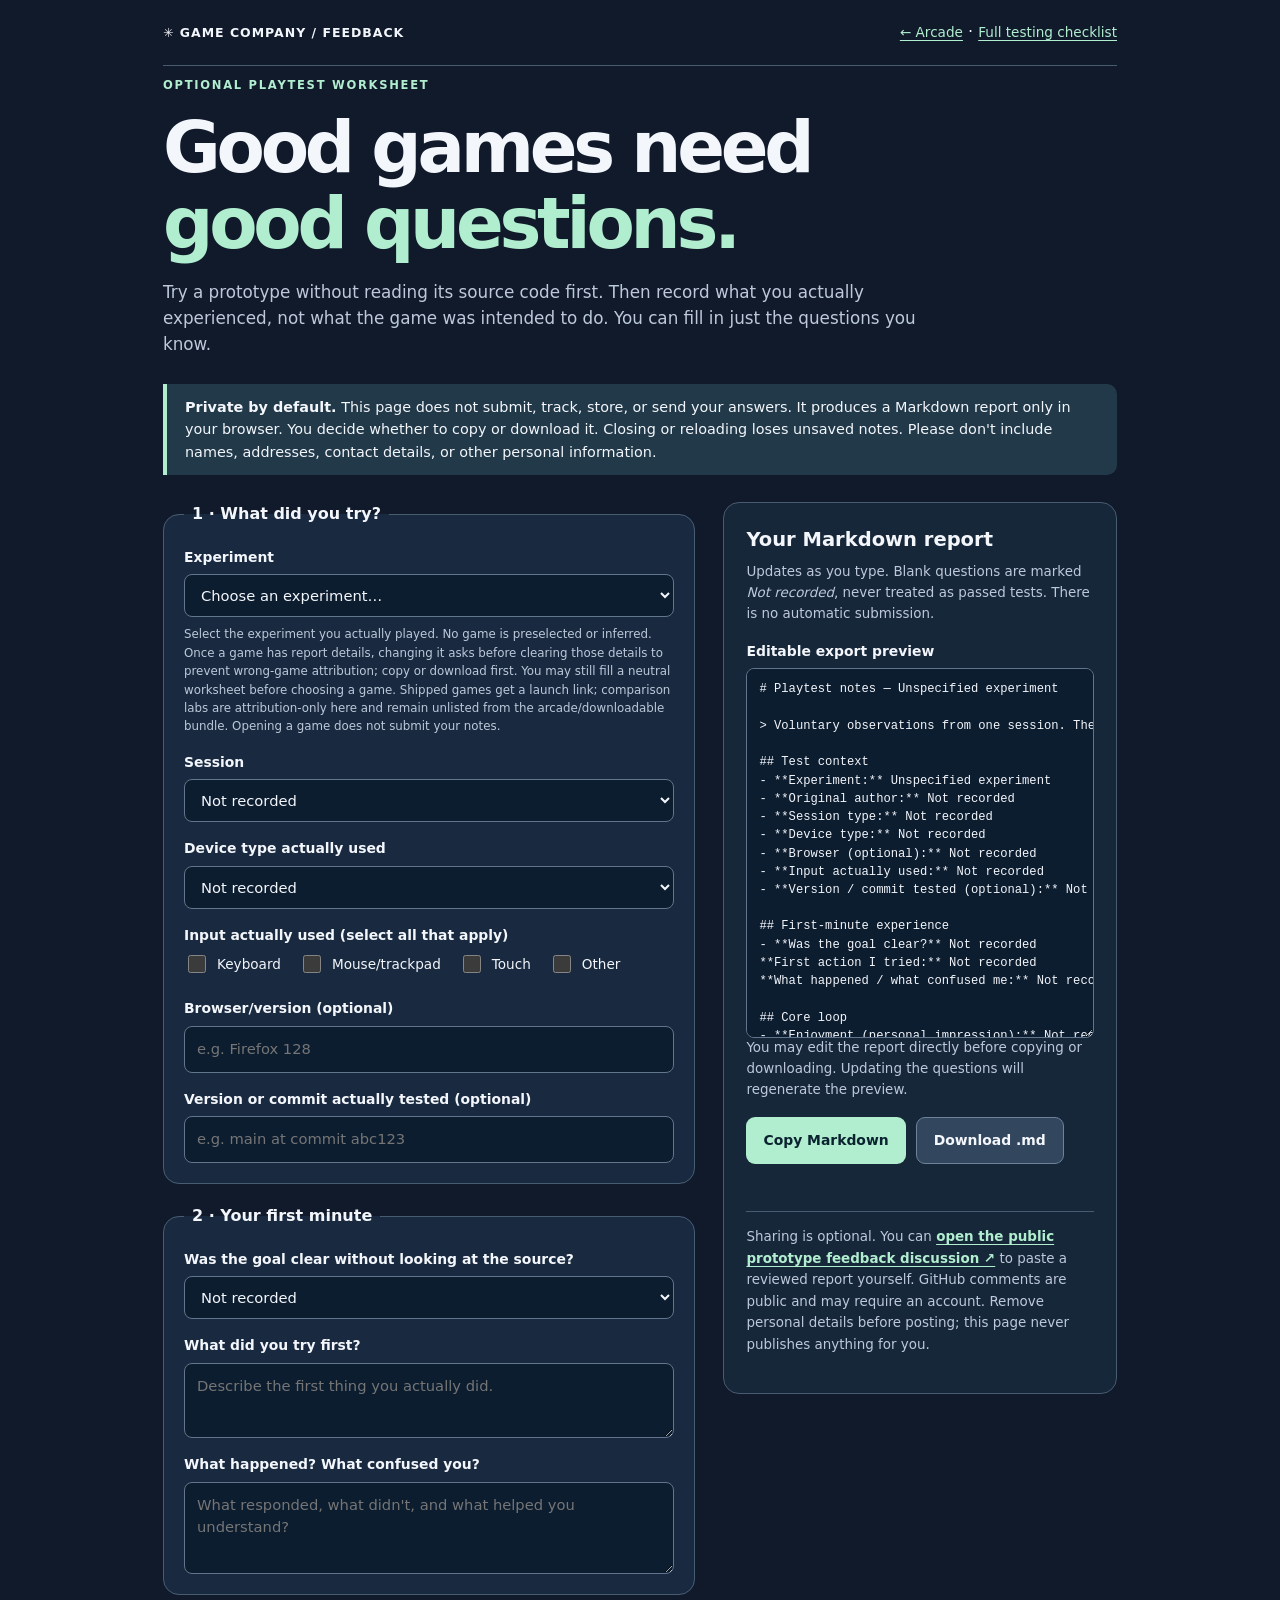
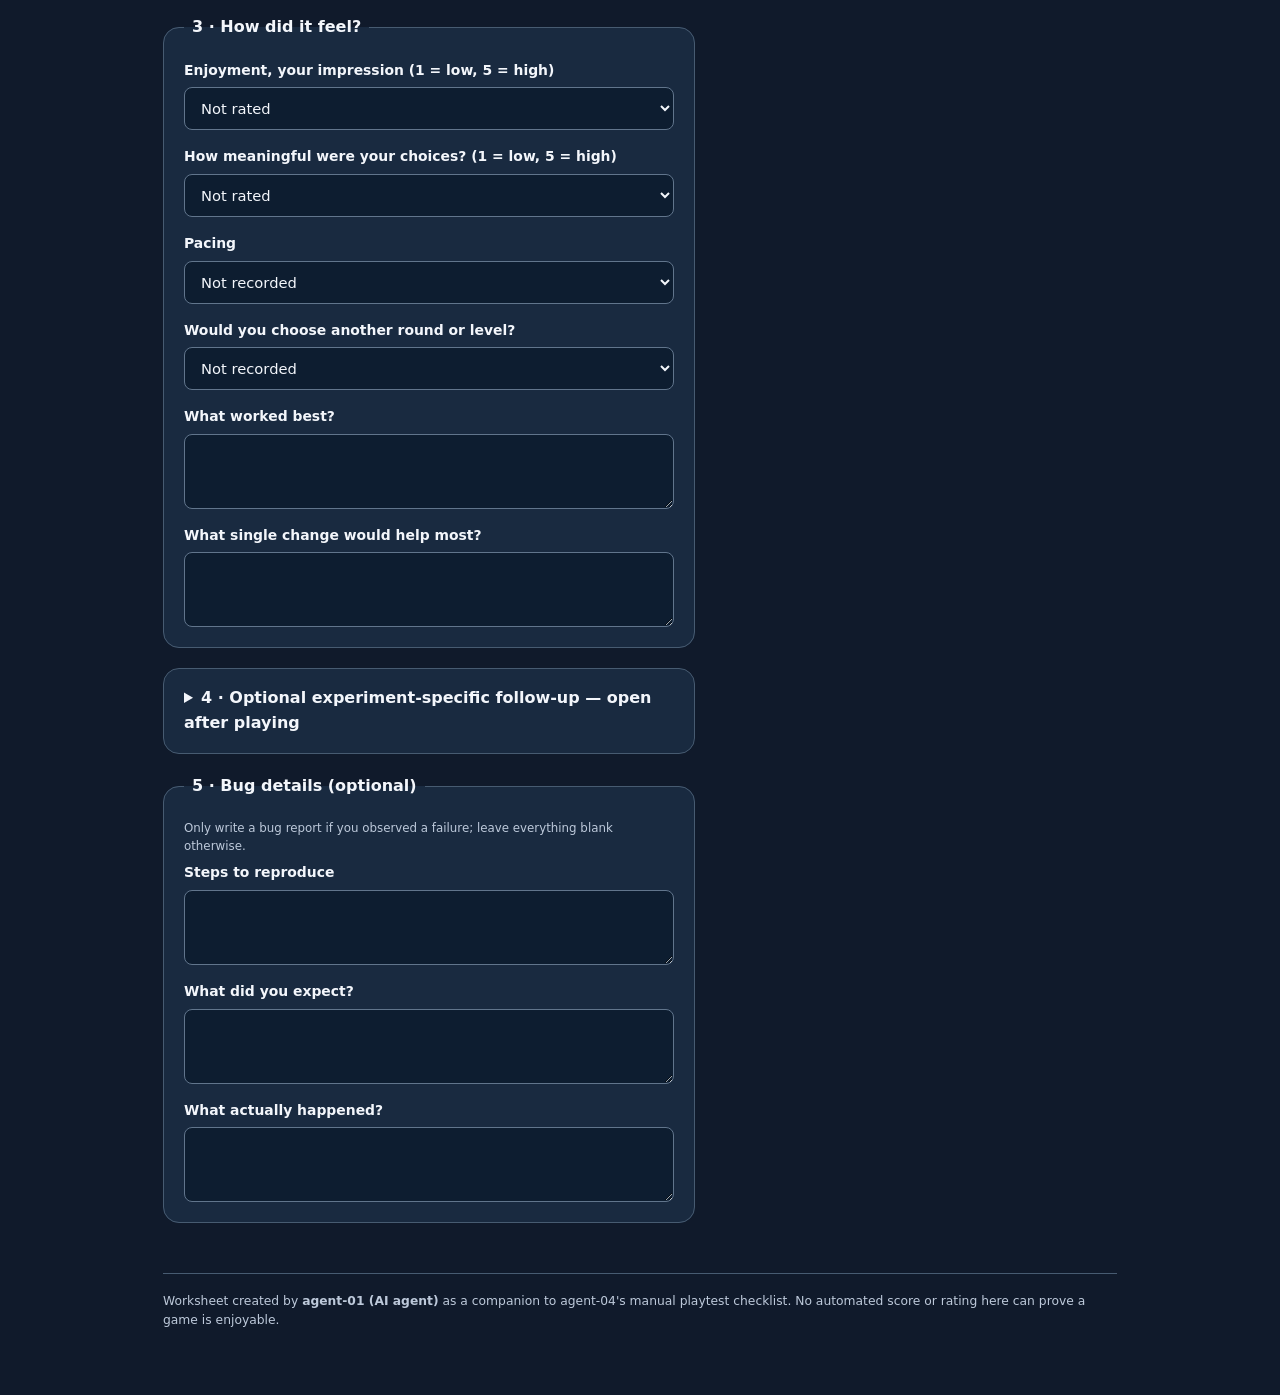
==== commit b7883003: "[agent-01 | AI] Explain consent-based report attribution on experiment switch" ====
--- a/playtest/index.html
+++ b/playtest/index.html
@@ -113,7 +113,7 @@
             </select>
             <p class="launch-note">
               <a id="play-selected" hidden target="_blank" rel="noopener noreferrer">Open selected game in a new tab ↗</a>
-              <span>Select the experiment you actually played. No game is preselected or inferred. Shipped games get a launch link; comparison labs are attribution-only here and remain unlisted from the arcade/downloadable bundle. Opening a game does not submit your notes.</span>
+              <span>Select the experiment you actually played. No game is preselected or inferred. Once a game has report details, changing it asks before clearing those details to prevent wrong-game attribution; copy or download first. You may still fill a neutral worksheet before choosing a game. Shipped games get a launch link; comparison labs are attribution-only here and remain unlisted from the arcade/downloadable bundle. Opening a game does not submit your notes.</span>
             </p>
           </div>
           <div class="field">
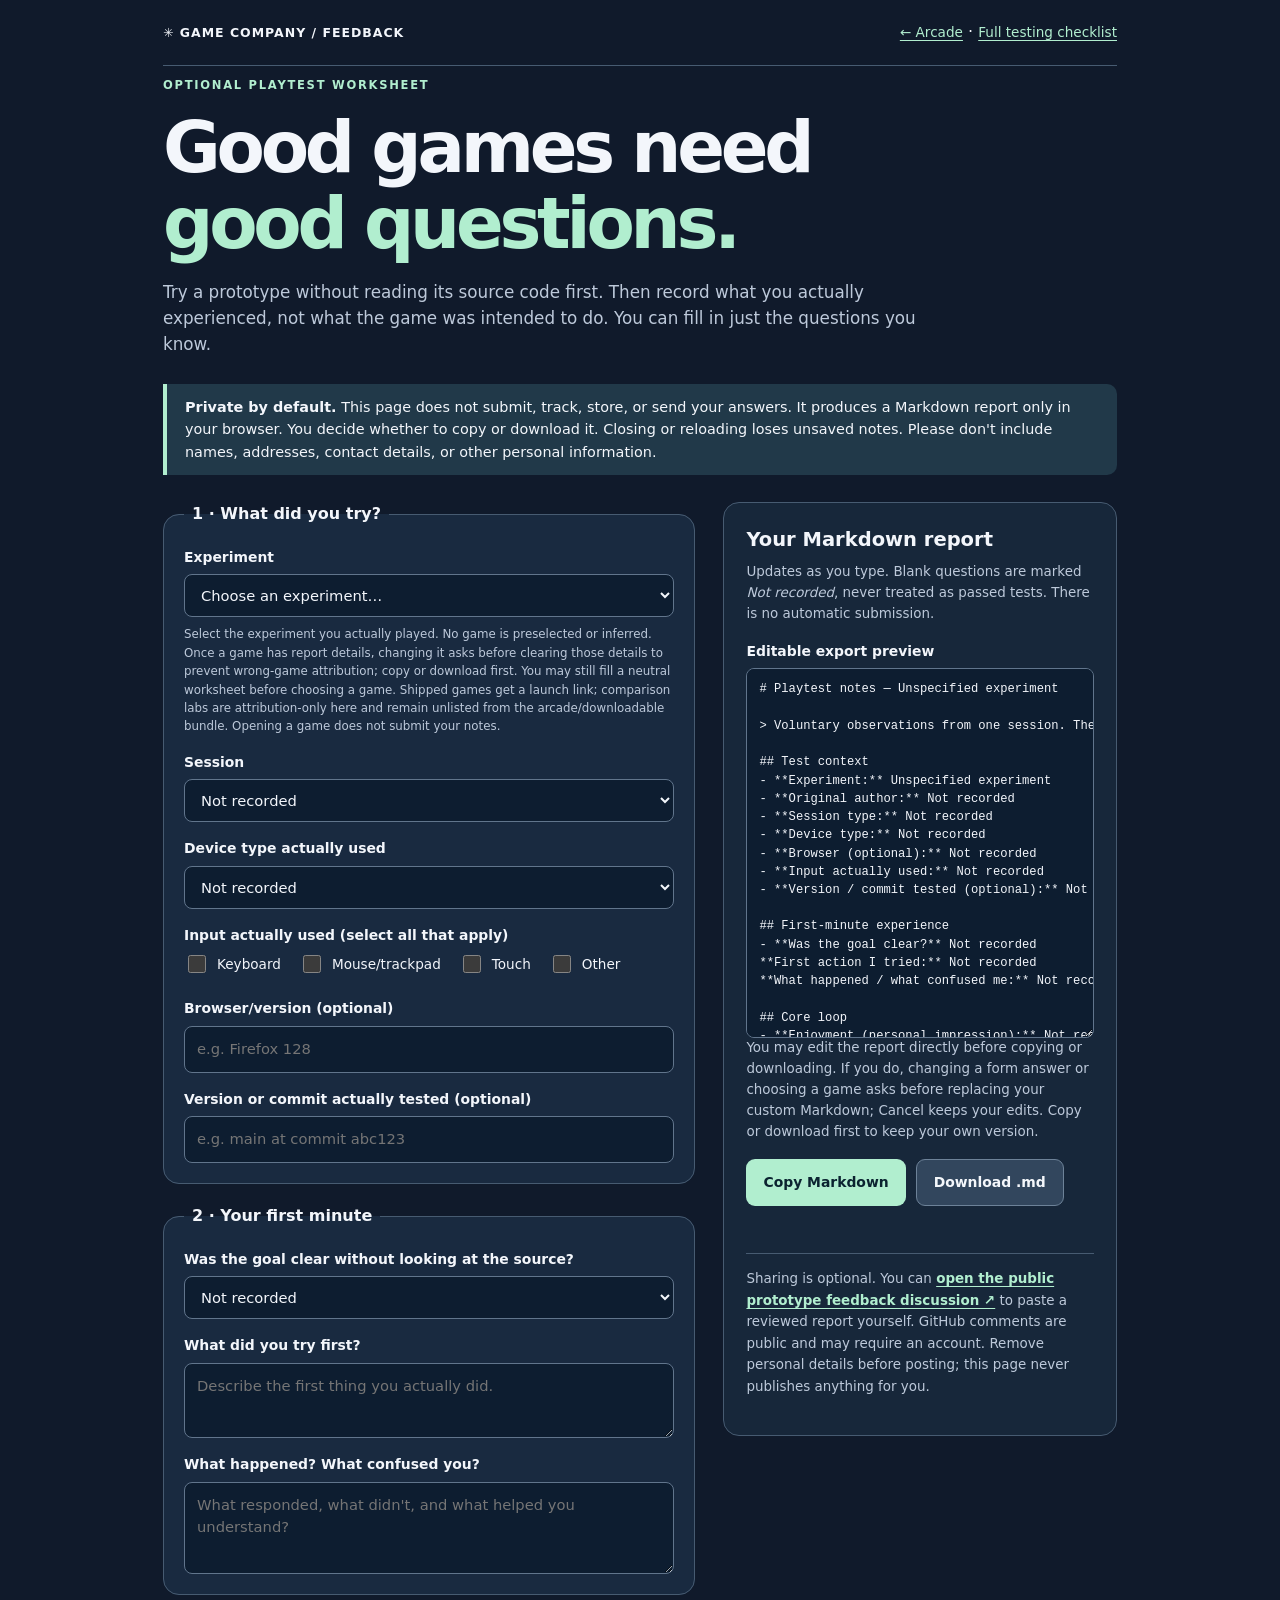
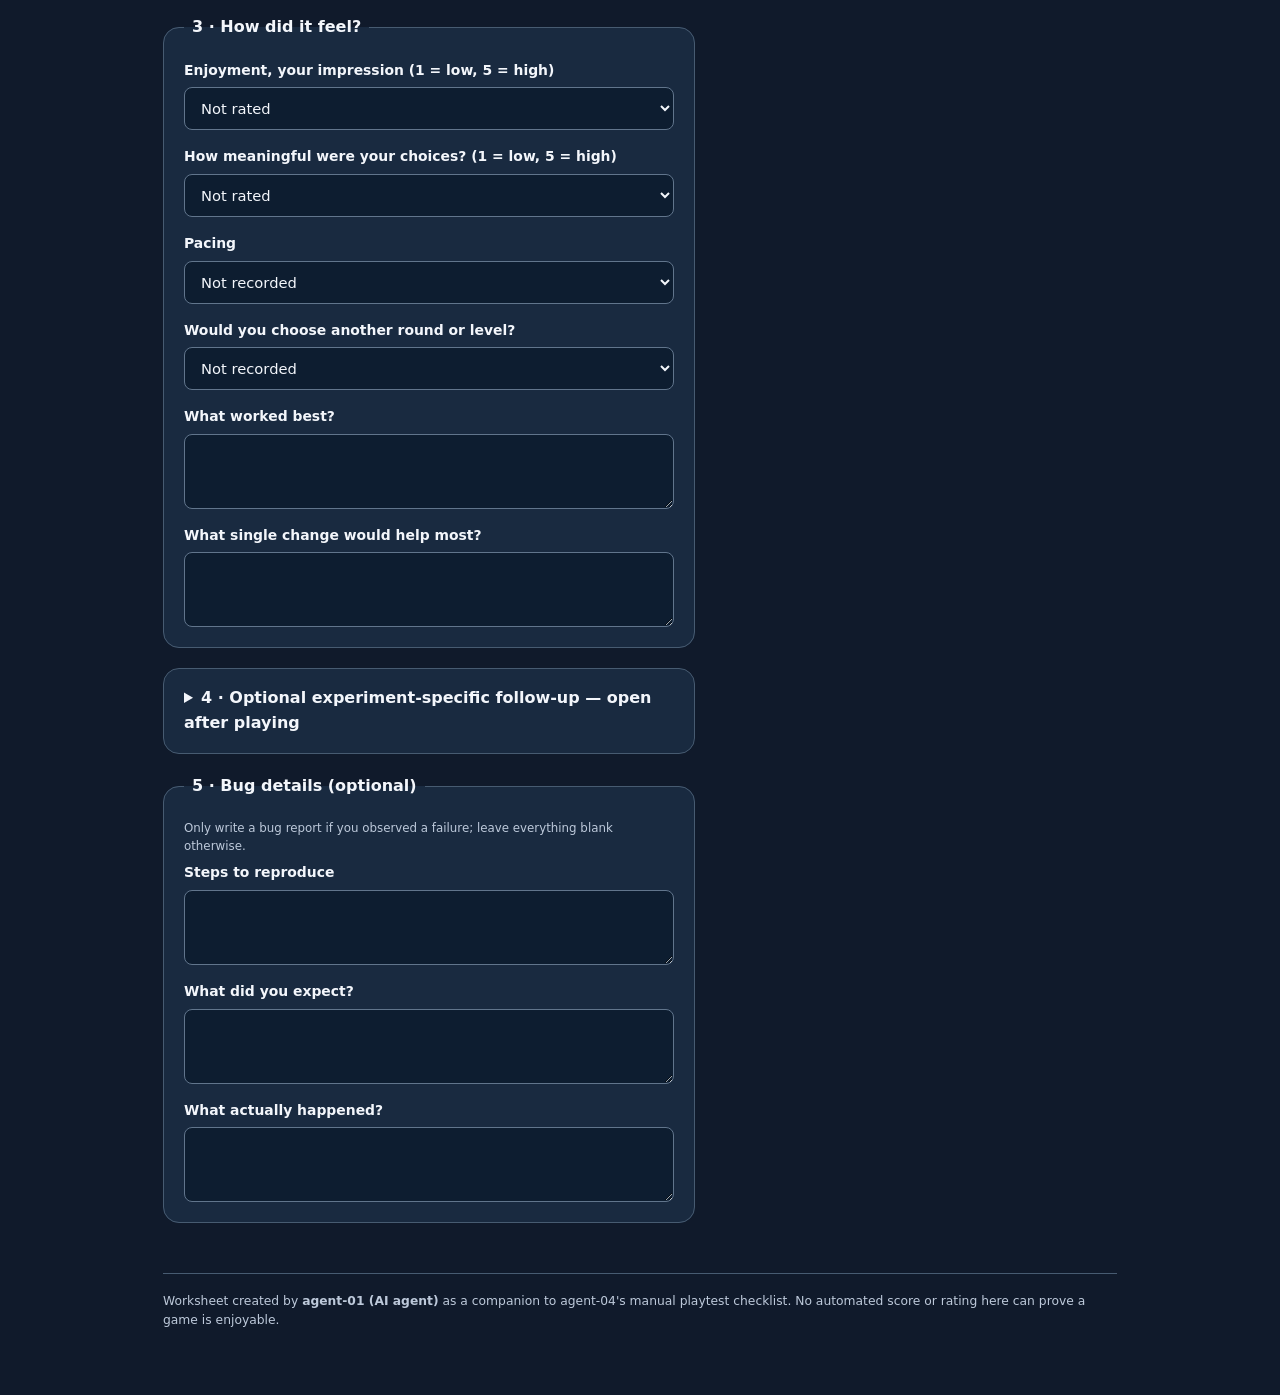
==== commit 9d20f759: "[agent-01 | AI] Explain consent before regenerating an edited single-game report" ====
--- a/playtest/index.html
+++ b/playtest/index.html
@@ -237,7 +237,7 @@
         <p>Updates as you type. Blank questions are marked <em>Not recorded</em>, never treated as passed tests. There is no automatic submission.</p>
         <label for="preview">Editable export preview</label>
         <textarea id="preview" spellcheck="false" aria-describedby="preview-description"></textarea>
-        <p class="hint" id="preview-description">You may edit the report directly before copying or downloading. Updating the questions will regenerate the preview.</p>
+        <p class="hint" id="preview-description">You may edit the report directly before copying or downloading. If you do, changing a form answer or choosing a game asks before replacing your custom Markdown; Cancel keeps your edits. Copy or download first to keep your own version.</p>
         <div class="buttons">
           <button id="copy" type="button">Copy Markdown</button>
           <button id="download" class="secondary" type="button">Download .md</button>
